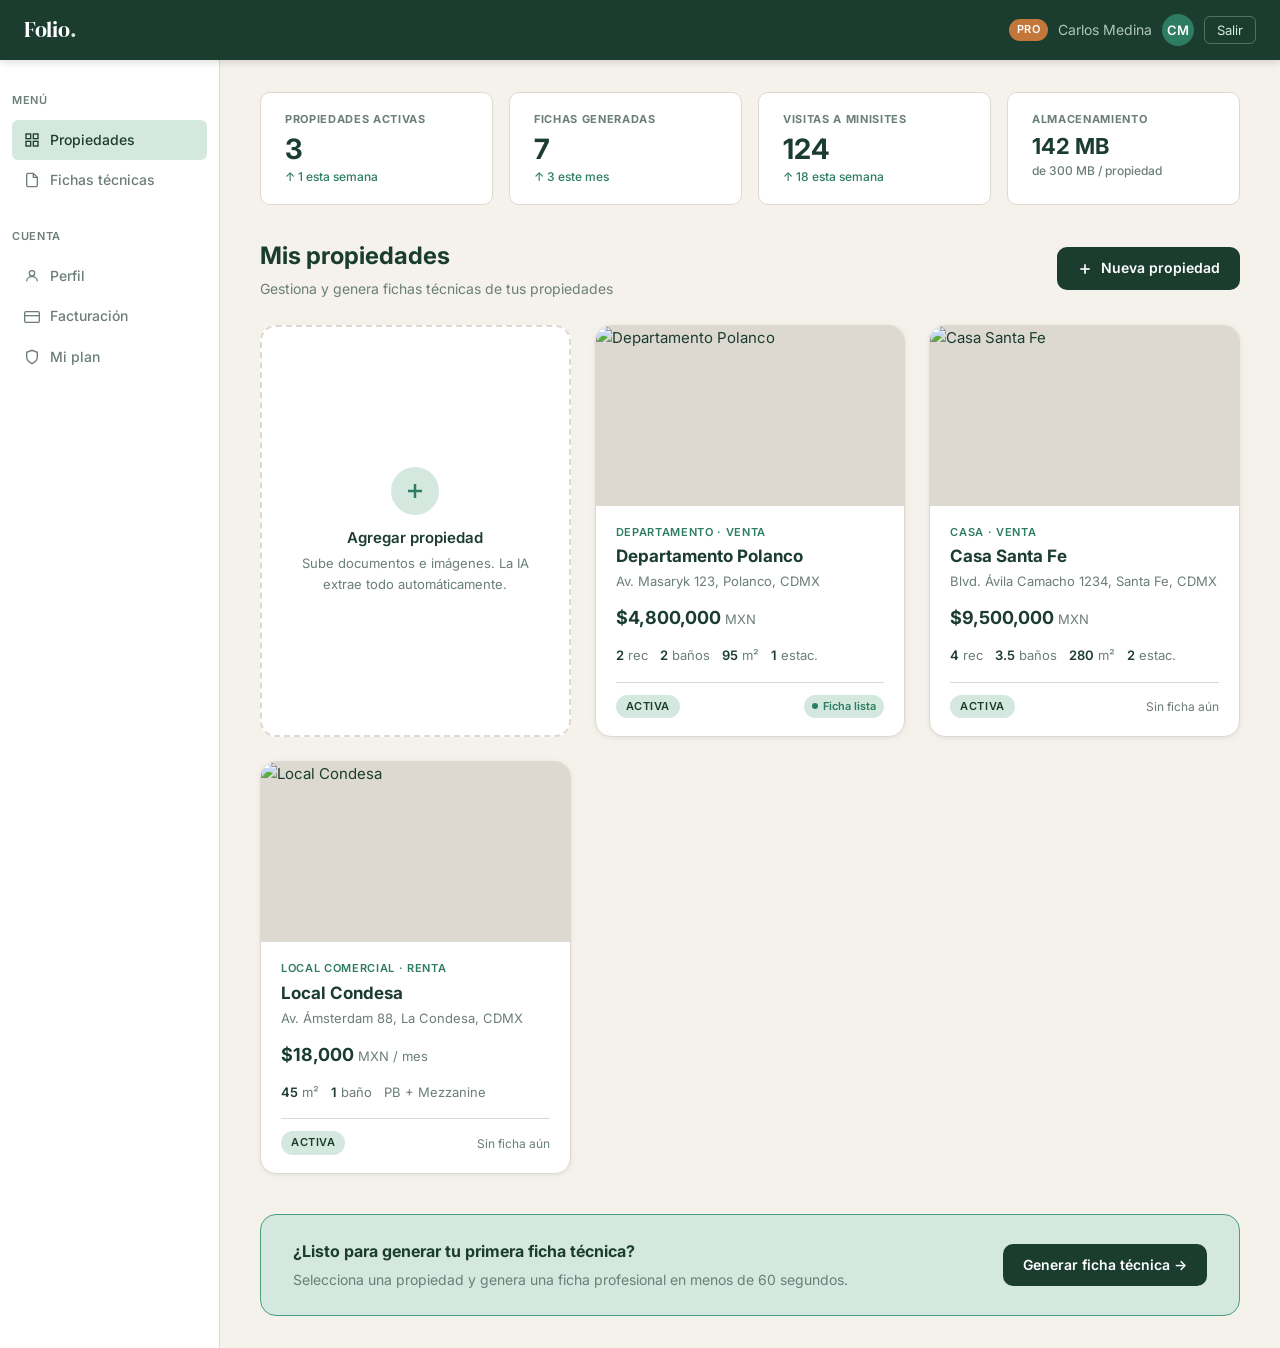
==== dashboard.html @ 9b584780 "v1.1 bad file tree" ====
<!DOCTYPE html>
<html lang="es">
<head>
  <meta charset="UTF-8">
  <meta name="viewport" content="width=device-width, initial-scale=1.0">
  <title>Dashboard — Folio</title>
  <link rel="stylesheet" href="assets/style.css">
  <style>
    .stats-bar {
      display: flex;
      gap: 16px;
      margin-bottom: 32px;
      flex-wrap: wrap;
    }
    .stat-card {
      background: var(--white);
      border: 1px solid var(--stone);
      border-radius: var(--radius);
      padding: 18px 24px;
      flex: 1;
      min-width: 150px;
    }
    .stat-label {
      font-size: 11px;
      font-weight: 700;
      text-transform: uppercase;
      letter-spacing: .06em;
      color: var(--slate);
      margin-bottom: 6px;
    }
    .stat-value {
      font-size: 28px;
      font-weight: 700;
      color: var(--primary-deep);
      line-height: 1;
      margin-bottom: 4px;
    }
    .stat-change { font-size: 12px; color: var(--primary-mid); font-weight: 500; }
    .property-grid { display: grid; grid-template-columns: repeat(3, 1fr); gap: 24px; }
    @media (max-width: 1100px) { .property-grid { grid-template-columns: repeat(2, 1fr); } }
    @media (max-width: 700px) { .property-grid { grid-template-columns: 1fr; } }
    .new-property-card {
      border: 2px dashed var(--stone);
      border-radius: var(--radius-lg);
      display: flex;
      flex-direction: column;
      align-items: center;
      justify-content: center;
      padding: 48px 24px;
      text-align: center;
      cursor: pointer;
      transition: var(--transition);
      background: var(--white);
      min-height: 280px;
      text-decoration: none;
    }
    .new-property-card:hover {
      border-color: var(--primary-mid);
      background: var(--primary-tint);
    }
    .new-property-card .plus-icon {
      width: 48px;
      height: 48px;
      background: var(--primary-tint);
      border-radius: 50%;
      display: flex;
      align-items: center;
      justify-content: center;
      margin-bottom: 14px;
      transition: var(--transition);
    }
    .new-property-card:hover .plus-icon { background: var(--primary-mid); }
    .new-property-card:hover .plus-icon svg { stroke: var(--white); }
    .new-property-card h3 { font-size: 15px; font-weight: 600; color: var(--primary-deep); margin-bottom: 6px; }
    .new-property-card p { font-size: 13px; color: var(--slate); }
    .property-img {
      width: 100%;
      height: 180px;
      object-fit: cover;
      display: block;
      background: var(--stone);
    }
    .ficha-indicator {
      display: inline-flex;
      align-items: center;
      gap: 5px;
      font-size: 11px;
      font-weight: 600;
      color: var(--primary-mid);
      background: var(--primary-tint);
      padding: 3px 8px;
      border-radius: 20px;
    }
    .ficha-dot { width: 6px; height: 6px; background: var(--primary-mid); border-radius: 50%; }
  </style>
</head>
<body>

  <!-- Navbar -->
  <nav class="navbar">
    <a href="dashboard.html" class="navbar-logo">Folio<span>.</span></a>
    <div class="navbar-spacer"></div>
    <div class="navbar-user">
      <span class="plan-badge">Pro</span>
      <span style="font-size:14px; color: rgba(212,232,223,.8);">Carlos Medina</span>
      <div class="navbar-avatar">CM</div>
      <button class="btn-logout" onclick="window.location.href='index.html'">Salir</button>
    </div>
  </nav>

  <!-- App Layout -->
  <div class="app-layout">

    <!-- Sidebar -->
    <aside class="sidebar">
      <div class="sidebar-label">Menú</div>
      <div class="sidebar-section">
        <a class="sidebar-item active" href="dashboard.html">
          <svg width="16" height="16" viewBox="0 0 24 24" fill="none" stroke="currentColor" stroke-width="2"><rect x="3" y="3" width="7" height="7"/><rect x="14" y="3" width="7" height="7"/><rect x="3" y="14" width="7" height="7"/><rect x="14" y="14" width="7" height="7"/></svg>
          Propiedades
        </a>
        <a class="sidebar-item" href="#">
          <svg width="16" height="16" viewBox="0 0 24 24" fill="none" stroke="currentColor" stroke-width="2"><path d="M14 2H6a2 2 0 00-2 2v16a2 2 0 002 2h12a2 2 0 002-2V8z"/><polyline points="14 2 14 8 20 8"/></svg>
          Fichas técnicas
        </a>
      </div>
      <div class="sidebar-label" style="margin-top:16px">Cuenta</div>
      <div class="sidebar-section">
        <a class="sidebar-item" href="#">
          <svg width="16" height="16" viewBox="0 0 24 24" fill="none" stroke="currentColor" stroke-width="2"><circle cx="12" cy="8" r="4"/><path d="M4 20c0-4 3.6-7 8-7s8 3 8 7"/></svg>
          Perfil
        </a>
        <a class="sidebar-item" href="#">
          <svg width="16" height="16" viewBox="0 0 24 24" fill="none" stroke="currentColor" stroke-width="2"><rect x="1" y="4" width="22" height="16" rx="2"/><line x1="1" y1="10" x2="23" y2="10"/></svg>
          Facturación
        </a>
        <a class="sidebar-item" href="planes.html">
          <svg width="16" height="16" viewBox="0 0 24 24" fill="none" stroke="currentColor" stroke-width="2"><path d="M12 22s8-4 8-10V5l-8-3-8 3v7c0 6 8 10 8 10z"/></svg>
          Mi plan
        </a>
      </div>
    </aside>

    <!-- Main Content -->
    <main class="main-content">

      <!-- Stats -->
      <div class="stats-bar">
        <div class="stat-card">
          <div class="stat-label">Propiedades activas</div>
          <div class="stat-value">3</div>
          <div class="stat-change">↑ 1 esta semana</div>
        </div>
        <div class="stat-card">
          <div class="stat-label">Fichas generadas</div>
          <div class="stat-value">7</div>
          <div class="stat-change">↑ 3 este mes</div>
        </div>
        <div class="stat-card">
          <div class="stat-label">Visitas a MiniSites</div>
          <div class="stat-value">124</div>
          <div class="stat-change">↑ 18 esta semana</div>
        </div>
        <div class="stat-card">
          <div class="stat-label">Almacenamiento</div>
          <div class="stat-value" style="font-size:22px">142 MB</div>
          <div class="stat-change" style="color:var(--slate)">de 300 MB / propiedad</div>
        </div>
      </div>

      <!-- Header -->
      <div class="section-header">
        <div>
          <div class="section-title">Mis propiedades</div>
          <div class="section-subtitle">Gestiona y genera fichas técnicas de tus propiedades</div>
        </div>
        <a href="nueva-propiedad.html" class="btn btn-primary">
          <svg width="16" height="16" viewBox="0 0 24 24" fill="none" stroke="currentColor" stroke-width="2.5"><line x1="12" y1="5" x2="12" y2="19"/><line x1="5" y1="12" x2="19" y2="12"/></svg>
          Nueva propiedad
        </a>
      </div>

      <!-- Property Grid -->
      <div class="property-grid">

        <!-- New property card -->
        <a href="nueva-propiedad.html" class="new-property-card">
          <div class="plus-icon">
            <svg width="24" height="24" viewBox="0 0 24 24" fill="none" stroke="var(--primary-mid)" stroke-width="2.5"><line x1="12" y1="5" x2="12" y2="19"/><line x1="5" y1="12" x2="19" y2="12"/></svg>
          </div>
          <h3>Agregar propiedad</h3>
          <p>Sube documentos e imágenes. La IA extrae todo automáticamente.</p>
        </a>

        <!-- Property 1 -->
        <div class="property-card" onclick="window.location.href='generar-ficha.html?prop=polanco'">
          <img class="property-img" src="https://images.unsplash.com/photo-1545324418-cc1a3fa10c00?w=600&h=360&fit=crop&auto=format" alt="Departamento Polanco" loading="lazy">
          <div class="property-card-body">
            <div class="property-card-type">Departamento · Venta</div>
            <div class="property-card-title">Departamento Polanco</div>
            <div class="property-card-address">Av. Masaryk 123, Polanco, CDMX</div>
            <div class="property-card-price">$4,800,000 <span>MXN</span></div>
            <div class="property-specs">
              <div class="spec-item"><strong>2</strong> rec</div>
              <div class="spec-item"><strong>2</strong> baños</div>
              <div class="spec-item"><strong>95</strong> m²</div>
              <div class="spec-item"><strong>1</strong> estac.</div>
            </div>
            <div class="property-card-footer">
              <span class="status-badge status-active">Activa</span>
              <span class="ficha-indicator">
                <span class="ficha-dot"></span>
                Ficha lista
              </span>
            </div>
          </div>
        </div>

        <!-- Property 2 -->
        <div class="property-card" onclick="window.location.href='generar-ficha.html?prop=santafe'">
          <img class="property-img" src="https://images.unsplash.com/photo-1580587771525-78b9dba3b914?w=600&h=360&fit=crop&auto=format" alt="Casa Santa Fe" loading="lazy">
          <div class="property-card-body">
            <div class="property-card-type">Casa · Venta</div>
            <div class="property-card-title">Casa Santa Fe</div>
            <div class="property-card-address">Blvd. Ávila Camacho 1234, Santa Fe, CDMX</div>
            <div class="property-card-price">$9,500,000 <span>MXN</span></div>
            <div class="property-specs">
              <div class="spec-item"><strong>4</strong> rec</div>
              <div class="spec-item"><strong>3.5</strong> baños</div>
              <div class="spec-item"><strong>280</strong> m²</div>
              <div class="spec-item"><strong>2</strong> estac.</div>
            </div>
            <div class="property-card-footer">
              <span class="status-badge status-active">Activa</span>
              <span style="font-size:12px;color:var(--slate)">Sin ficha aún</span>
            </div>
          </div>
        </div>

        <!-- Property 3 -->
        <div class="property-card" onclick="window.location.href='generar-ficha.html?prop=condesa'">
          <img class="property-img" src="https://images.unsplash.com/photo-1497366216548-37526070297c?w=600&h=360&fit=crop&auto=format" alt="Local Condesa" loading="lazy">
          <div class="property-card-body">
            <div class="property-card-type">Local comercial · Renta</div>
            <div class="property-card-title">Local Condesa</div>
            <div class="property-card-address">Av. Ámsterdam 88, La Condesa, CDMX</div>
            <div class="property-card-price">$18,000 <span>MXN / mes</span></div>
            <div class="property-specs">
              <div class="spec-item"><strong>45</strong> m²</div>
              <div class="spec-item"><strong>1</strong> baño</div>
              <div class="spec-item">PB + Mezzanine</div>
            </div>
            <div class="property-card-footer">
              <span class="status-badge status-active">Activa</span>
              <span style="font-size:12px;color:var(--slate)">Sin ficha aún</span>
            </div>
          </div>
        </div>

      </div>

      <!-- Bottom CTA -->
      <div style="margin-top:40px; padding:24px 32px; background:var(--primary-tint); border-radius:var(--radius-lg); border:1px solid var(--primary-light); display:flex; align-items:center; justify-content:space-between; gap:16px; flex-wrap:wrap;">
        <div>
          <div style="font-size:16px; font-weight:700; color:var(--primary-deep); margin-bottom:4px;">¿Listo para generar tu primera ficha técnica?</div>
          <div style="font-size:14px; color:var(--slate);">Selecciona una propiedad y genera una ficha profesional en menos de 60 segundos.</div>
        </div>
        <a href="generar-ficha.html" class="btn btn-primary">Generar ficha técnica →</a>
      </div>

    </main>
  </div>

</body>
</html>
---- assets/style.css ----
@import url('https://fonts.googleapis.com/css2?family=DM+Serif+Display:ital@0;1&family=Inter:wght@400;500;600;700&family=JetBrains+Mono:wght@400&display=swap');

:root {
  --primary-deep:  #1B3D2F;
  --primary-mid:   #2D7D62;
  --primary-light: #4A9E82;
  --primary-tint:  #D4E8DF;
  --accent-deep:   #C4773B;
  --accent-mid:    #E09558;
  --accent-tint:   #F5DEC8;
  --canvas:        #F5F2EC;
  --white:         #FFFFFF;
  --stone:         #DDD9D0;
  --slate:         #6B7E78;

  --radius-sm: 6px;
  --radius:    10px;
  --radius-lg: 16px;
  --shadow-sm: 0 1px 3px rgba(27,61,47,.06), 0 1px 8px rgba(27,61,47,.04);
  --shadow:    0 2px 8px rgba(27,61,47,.08), 0 8px 24px rgba(27,61,47,.06);
  --shadow-lg: 0 8px 32px rgba(27,61,47,.14);
  --transition: 180ms ease;
}

*, *::before, *::after { box-sizing: border-box; margin: 0; padding: 0; }

body {
  font-family: 'Inter', -apple-system, BlinkMacSystemFont, 'Segoe UI', sans-serif;
  background: var(--canvas);
  color: var(--primary-deep);
  font-size: 15px;
  line-height: 1.6;
  -webkit-font-smoothing: antialiased;
}

/* ─── TYPOGRAPHY ─────────────────────────────────────────── */
.display { font-family: 'DM Serif Display', Georgia, serif; }
.mono { font-family: 'JetBrains Mono', 'Courier New', monospace; font-size: .85em; }
h1, h2, h3 { line-height: 1.25; }

/* ─── NAVBAR ─────────────────────────────────────────────── */
.navbar {
  background: var(--primary-deep);
  height: 60px;
  display: flex;
  align-items: center;
  padding: 0 24px;
  gap: 16px;
  position: sticky;
  top: 0;
  z-index: 100;
  box-shadow: 0 2px 8px rgba(0,0,0,.15);
}
.navbar-logo {
  font-family: 'DM Serif Display', serif;
  font-size: 22px;
  color: var(--white);
  text-decoration: none;
  letter-spacing: -.3px;
}
.navbar-logo span { color: var(--primary-tint); }
.navbar-spacer { flex: 1; }
.navbar-user {
  display: flex;
  align-items: center;
  gap: 10px;
  color: var(--primary-tint);
  font-size: 14px;
}
.navbar-avatar {
  width: 32px;
  height: 32px;
  border-radius: 50%;
  background: var(--primary-mid);
  color: var(--white);
  display: flex;
  align-items: center;
  justify-content: center;
  font-size: 13px;
  font-weight: 600;
  flex-shrink: 0;
}
.plan-badge {
  background: var(--accent-deep);
  color: var(--white);
  font-size: 11px;
  font-weight: 600;
  padding: 2px 8px;
  border-radius: 20px;
  letter-spacing: .3px;
  text-transform: uppercase;
}
.btn-logout {
  background: none;
  border: 1px solid rgba(212,232,223,.3);
  color: var(--primary-tint);
  border-radius: var(--radius-sm);
  padding: 5px 12px;
  font-size: 13px;
  cursor: pointer;
  transition: var(--transition);
  font-family: inherit;
}
.btn-logout:hover { background: rgba(212,232,223,.1); }

/* ─── LAYOUT ─────────────────────────────────────────────── */
.app-layout {
  display: flex;
  min-height: calc(100vh - 60px);
}
.sidebar {
  width: 220px;
  background: var(--white);
  border-right: 1px solid var(--stone);
  padding: 24px 0;
  flex-shrink: 0;
}
.sidebar-section {
  padding: 4px 12px;
  margin-bottom: 4px;
}
.sidebar-label {
  font-size: 11px;
  font-weight: 600;
  letter-spacing: .06em;
  text-transform: uppercase;
  color: var(--slate);
  padding: 8px 12px 6px;
}
.sidebar-item {
  display: flex;
  align-items: center;
  gap: 10px;
  padding: 9px 12px;
  border-radius: var(--radius-sm);
  color: var(--slate);
  text-decoration: none;
  font-size: 14px;
  font-weight: 500;
  transition: var(--transition);
  cursor: pointer;
}
.sidebar-item:hover { background: var(--canvas); color: var(--primary-deep); }
.sidebar-item.active { background: var(--primary-tint); color: var(--primary-deep); }
.sidebar-item svg { flex-shrink: 0; }
.main-content {
  flex: 1;
  padding: 32px 40px;
  min-width: 0;
}

/* ─── BUTTONS ─────────────────────────────────────────────── */
.btn {
  display: inline-flex;
  align-items: center;
  gap: 8px;
  padding: 10px 20px;
  border-radius: var(--radius);
  font-family: 'Inter', sans-serif;
  font-size: 14px;
  font-weight: 600;
  cursor: pointer;
  border: none;
  text-decoration: none;
  transition: var(--transition);
  white-space: nowrap;
}
.btn-primary {
  background: var(--primary-deep);
  color: var(--white);
}
.btn-primary:hover { background: var(--primary-mid); }
.btn-secondary {
  background: var(--white);
  color: var(--primary-deep);
  border: 1.5px solid var(--stone);
}
.btn-secondary:hover { border-color: var(--primary-mid); color: var(--primary-mid); }
.btn-accent {
  background: var(--accent-deep);
  color: var(--white);
}
.btn-accent:hover { background: var(--accent-mid); }
.btn-lg { padding: 14px 28px; font-size: 16px; border-radius: var(--radius-lg); }
.btn-sm { padding: 6px 14px; font-size: 13px; }
.btn:disabled { opacity: .45; cursor: not-allowed; }

/* ─── CARDS ──────────────────────────────────────────────── */
.card {
  background: var(--white);
  border-radius: var(--radius-lg);
  border: 1px solid var(--stone);
  box-shadow: var(--shadow-sm);
  overflow: hidden;
}
.card-body { padding: 20px 24px; }

/* ─── PROPERTY CARD ─────────────────────────────────────── */
.property-card {
  background: var(--white);
  border-radius: var(--radius-lg);
  border: 1px solid var(--stone);
  box-shadow: var(--shadow-sm);
  overflow: hidden;
  transition: var(--transition);
  cursor: pointer;
}
.property-card:hover { box-shadow: var(--shadow); transform: translateY(-2px); }
.property-card-img {
  width: 100%;
  height: 180px;
  object-fit: cover;
  display: block;
  background: var(--stone);
}
.property-card-body { padding: 18px 20px; }
.property-card-type {
  font-size: 11px;
  font-weight: 600;
  text-transform: uppercase;
  letter-spacing: .06em;
  color: var(--primary-mid);
  margin-bottom: 4px;
}
.property-card-title {
  font-size: 17px;
  font-weight: 700;
  color: var(--primary-deep);
  margin-bottom: 4px;
  line-height: 1.3;
}
.property-card-address {
  font-size: 13px;
  color: var(--slate);
  margin-bottom: 12px;
}
.property-card-price {
  font-size: 18px;
  font-weight: 700;
  color: var(--primary-deep);
  margin-bottom: 12px;
}
.property-card-price span {
  font-size: 13px;
  font-weight: 400;
  color: var(--slate);
}
.property-specs {
  display: flex;
  gap: 12px;
  margin-bottom: 16px;
  flex-wrap: wrap;
}
.spec-item {
  display: flex;
  align-items: center;
  gap: 4px;
  font-size: 13px;
  color: var(--slate);
}
.spec-item strong { color: var(--primary-deep); font-weight: 600; }
.property-card-footer {
  display: flex;
  align-items: center;
  justify-content: space-between;
  padding-top: 12px;
  border-top: 1px solid var(--stone);
}
.status-badge {
  font-size: 11px;
  font-weight: 600;
  text-transform: uppercase;
  letter-spacing: .05em;
  padding: 3px 10px;
  border-radius: 20px;
}
.status-active { background: var(--primary-tint); color: var(--primary-deep); }
.status-sold { background: var(--accent-tint); color: var(--accent-deep); }

/* ─── GRID ───────────────────────────────────────────────── */
.grid-3 {
  display: grid;
  grid-template-columns: repeat(3, 1fr);
  gap: 24px;
}
@media (max-width: 1100px) { .grid-3 { grid-template-columns: repeat(2, 1fr); } }
@media (max-width: 700px) { .grid-3 { grid-template-columns: 1fr; } }

.grid-4 {
  display: grid;
  grid-template-columns: repeat(4, 1fr);
  gap: 20px;
}
@media (max-width: 1200px) { .grid-4 { grid-template-columns: repeat(2, 1fr); } }
@media (max-width: 600px) { .grid-4 { grid-template-columns: 1fr; } }

/* ─── FORMS ──────────────────────────────────────────────── */
.form-group { margin-bottom: 18px; }
.form-label {
  display: block;
  font-size: 13px;
  font-weight: 600;
  color: var(--primary-deep);
  margin-bottom: 6px;
}
.form-label span { color: var(--slate); font-weight: 400; }
.form-input, .form-select, .form-textarea {
  width: 100%;
  padding: 10px 14px;
  border: 1.5px solid var(--stone);
  border-radius: var(--radius);
  font-family: 'Inter', sans-serif;
  font-size: 14px;
  color: var(--primary-deep);
  background: var(--white);
  transition: var(--transition);
  outline: none;
}
.form-input:focus, .form-select:focus, .form-textarea:focus {
  border-color: var(--primary-mid);
  box-shadow: 0 0 0 3px rgba(45,125,98,.12);
}
.form-input::placeholder, .form-textarea::placeholder { color: var(--slate); opacity: .7; }
.form-textarea { resize: vertical; min-height: 100px; }
.form-row { display: grid; grid-template-columns: 1fr 1fr; gap: 16px; }
.form-hint { font-size: 12px; color: var(--slate); margin-top: 5px; }
.form-section-title {
  font-size: 13px;
  font-weight: 700;
  text-transform: uppercase;
  letter-spacing: .06em;
  color: var(--slate);
  margin: 24px 0 14px;
  padding-bottom: 8px;
  border-bottom: 1px solid var(--stone);
}

/* ─── STEP PROGRESS ─────────────────────────────────────── */
.step-progress {
  display: flex;
  align-items: center;
  gap: 0;
  margin-bottom: 36px;
}
.step-item {
  display: flex;
  align-items: center;
  gap: 10px;
  font-size: 14px;
  font-weight: 500;
  color: var(--slate);
}
.step-item.active { color: var(--primary-deep); }
.step-item.done { color: var(--primary-mid); }
.step-num {
  width: 28px;
  height: 28px;
  border-radius: 50%;
  border: 2px solid var(--stone);
  display: flex;
  align-items: center;
  justify-content: center;
  font-size: 13px;
  font-weight: 700;
  flex-shrink: 0;
  background: var(--white);
}
.step-item.active .step-num { border-color: var(--primary-deep); background: var(--primary-deep); color: var(--white); }
.step-item.done .step-num { border-color: var(--primary-mid); background: var(--primary-mid); color: var(--white); }
.step-connector {
  flex: 1;
  height: 2px;
  background: var(--stone);
  margin: 0 8px;
  max-width: 80px;
}

/* ─── DROPZONE ───────────────────────────────────────────── */
.dropzone {
  border: 2px dashed var(--stone);
  border-radius: var(--radius-lg);
  padding: 48px 24px;
  text-align: center;
  cursor: pointer;
  transition: var(--transition);
  background: var(--white);
}
.dropzone:hover, .dropzone.drag-over {
  border-color: var(--primary-mid);
  background: var(--primary-tint);
}
.dropzone-icon {
  width: 48px;
  height: 48px;
  background: var(--primary-tint);
  border-radius: var(--radius);
  display: flex;
  align-items: center;
  justify-content: center;
  margin: 0 auto 16px;
}
.dropzone-title {
  font-size: 16px;
  font-weight: 600;
  color: var(--primary-deep);
  margin-bottom: 6px;
}
.dropzone-subtitle { font-size: 13px; color: var(--slate); margin-bottom: 20px; }
.dropzone-accepted {
  display: none;
  background: var(--primary-tint);
  border-color: var(--primary-mid);
}
.file-chip {
  display: inline-flex;
  align-items: center;
  gap: 8px;
  background: var(--white);
  border: 1px solid var(--primary-light);
  color: var(--primary-deep);
  padding: 6px 12px;
  border-radius: 20px;
  font-size: 13px;
  margin: 4px;
}
.file-chip .remove { cursor: pointer; color: var(--slate); font-size: 16px; line-height: 1; }

/* ─── PROCESSING / LOADING ──────────────────────────────── */
.processing-overlay {
  display: none;
  position: fixed;
  inset: 0;
  background: rgba(27,61,47,.5);
  backdrop-filter: blur(4px);
  z-index: 1000;
  align-items: center;
  justify-content: center;
}
.processing-overlay.active { display: flex; }
.processing-card {
  background: var(--white);
  border-radius: var(--radius-lg);
  padding: 40px 48px;
  text-align: center;
  max-width: 380px;
  width: 90%;
  box-shadow: var(--shadow-lg);
}
.spinner {
  width: 52px;
  height: 52px;
  border: 3px solid var(--primary-tint);
  border-top-color: var(--primary-mid);
  border-radius: 50%;
  animation: spin 900ms linear infinite;
  margin: 0 auto 20px;
}
@keyframes spin { to { transform: rotate(360deg); } }
.processing-title {
  font-family: 'DM Serif Display', serif;
  font-size: 20px;
  color: var(--primary-deep);
  margin-bottom: 8px;
}
.processing-sub { font-size: 14px; color: var(--slate); }
.progress-bar-outer {
  width: 100%;
  height: 6px;
  background: var(--stone);
  border-radius: 3px;
  margin-top: 20px;
  overflow: hidden;
}
.progress-bar-inner {
  height: 100%;
  background: var(--primary-mid);
  border-radius: 3px;
  width: 0%;
  transition: width 100ms linear;
}

/* ─── PLAN CARDS ────────────────────────────────────────── */
.plan-card {
  background: var(--white);
  border: 1.5px solid var(--stone);
  border-radius: var(--radius-lg);
  padding: 28px 24px;
  position: relative;
  transition: var(--transition);
}
.plan-card:hover { border-color: var(--primary-light); box-shadow: var(--shadow); }
.plan-card.featured {
  border-color: var(--primary-mid);
  box-shadow: 0 4px 20px rgba(45,125,98,.15);
}
.plan-popular {
  position: absolute;
  top: -12px;
  left: 50%;
  transform: translateX(-50%);
  background: var(--primary-mid);
  color: var(--white);
  font-size: 11px;
  font-weight: 700;
  text-transform: uppercase;
  letter-spacing: .06em;
  padding: 4px 14px;
  border-radius: 20px;
  white-space: nowrap;
}
.plan-name {
  font-family: 'DM Serif Display', serif;
  font-size: 20px;
  margin-bottom: 6px;
  color: var(--primary-deep);
}
.plan-price {
  font-size: 32px;
  font-weight: 700;
  color: var(--primary-deep);
  margin-bottom: 4px;
}
.plan-price span { font-size: 14px; font-weight: 400; color: var(--slate); }
.plan-desc { font-size: 13px; color: var(--slate); margin-bottom: 20px; padding-bottom: 20px; border-bottom: 1px solid var(--stone); }
.plan-features { list-style: none; margin-bottom: 24px; }
.plan-features li {
  display: flex;
  align-items: flex-start;
  gap: 8px;
  font-size: 13px;
  color: var(--primary-deep);
  padding: 5px 0;
}
.plan-features li::before {
  content: '✓';
  color: var(--primary-mid);
  font-weight: 700;
  flex-shrink: 0;
  margin-top: 1px;
}

/* ─── ALERTS / BANNERS ──────────────────────────────────── */
.alert {
  display: flex;
  gap: 12px;
  padding: 14px 18px;
  border-radius: var(--radius);
  font-size: 14px;
  margin-bottom: 20px;
}
.alert-info { background: var(--primary-tint); color: var(--primary-deep); border: 1px solid var(--primary-light); }
.alert-warning { background: var(--accent-tint); color: var(--accent-deep); border: 1px solid var(--accent-mid); }

/* ─── SECTION HEADER ────────────────────────────────────── */
.section-header {
  display: flex;
  align-items: center;
  justify-content: space-between;
  margin-bottom: 24px;
  flex-wrap: wrap;
  gap: 12px;
}
.section-title { font-size: 24px; font-weight: 700; color: var(--primary-deep); }
.section-subtitle { font-size: 14px; color: var(--slate); margin-top: 3px; }

/* ─── DATA TABLE ─────────────────────────────────────────── */
.data-table { width: 100%; border-collapse: collapse; }
.data-table th {
  text-align: left;
  font-size: 11px;
  font-weight: 700;
  text-transform: uppercase;
  letter-spacing: .06em;
  color: var(--slate);
  padding: 10px 16px;
  border-bottom: 2px solid var(--stone);
}
.data-table td {
  padding: 14px 16px;
  border-bottom: 1px solid var(--stone);
  font-size: 14px;
  color: var(--primary-deep);
}
.data-table tr:last-child td { border-bottom: none; }
.data-table tr:hover td { background: var(--canvas); }

/* ─── DIVIDER ────────────────────────────────────────────── */
.divider { height: 1px; background: var(--stone); margin: 24px 0; }

/* ─── EMPTY STATE ───────────────────────────────────────── */
.empty-state {
  text-align: center;
  padding: 64px 32px;
}
.empty-state-icon {
  width: 72px;
  height: 72px;
  background: var(--primary-tint);
  border-radius: 50%;
  display: flex;
  align-items: center;
  justify-content: center;
  margin: 0 auto 20px;
}

/* ─── UTILITIES ──────────────────────────────────────────── */
.text-slate { color: var(--slate); }
.text-sm { font-size: 13px; }
.text-xs { font-size: 11px; }
.fw-600 { font-weight: 600; }
.mt-8  { margin-top: 8px; }
.mt-16 { margin-top: 16px; }
.mt-24 { margin-top: 24px; }
.mt-32 { margin-top: 32px; }
.mb-8  { margin-bottom: 8px; }
.mb-16 { margin-bottom: 16px; }
.mb-24 { margin-bottom: 24px; }
.d-flex { display: flex; }
.align-center { align-items: center; }
.gap-8  { gap: 8px; }
.gap-12 { gap: 12px; }
.gap-16 { gap: 16px; }

/* ─── PAGE WRAPPER (for non-dashboard pages) ────────────── */
.page-center {
  min-height: 100vh;
  display: flex;
  align-items: center;
  justify-content: center;
  padding: 24px;
}
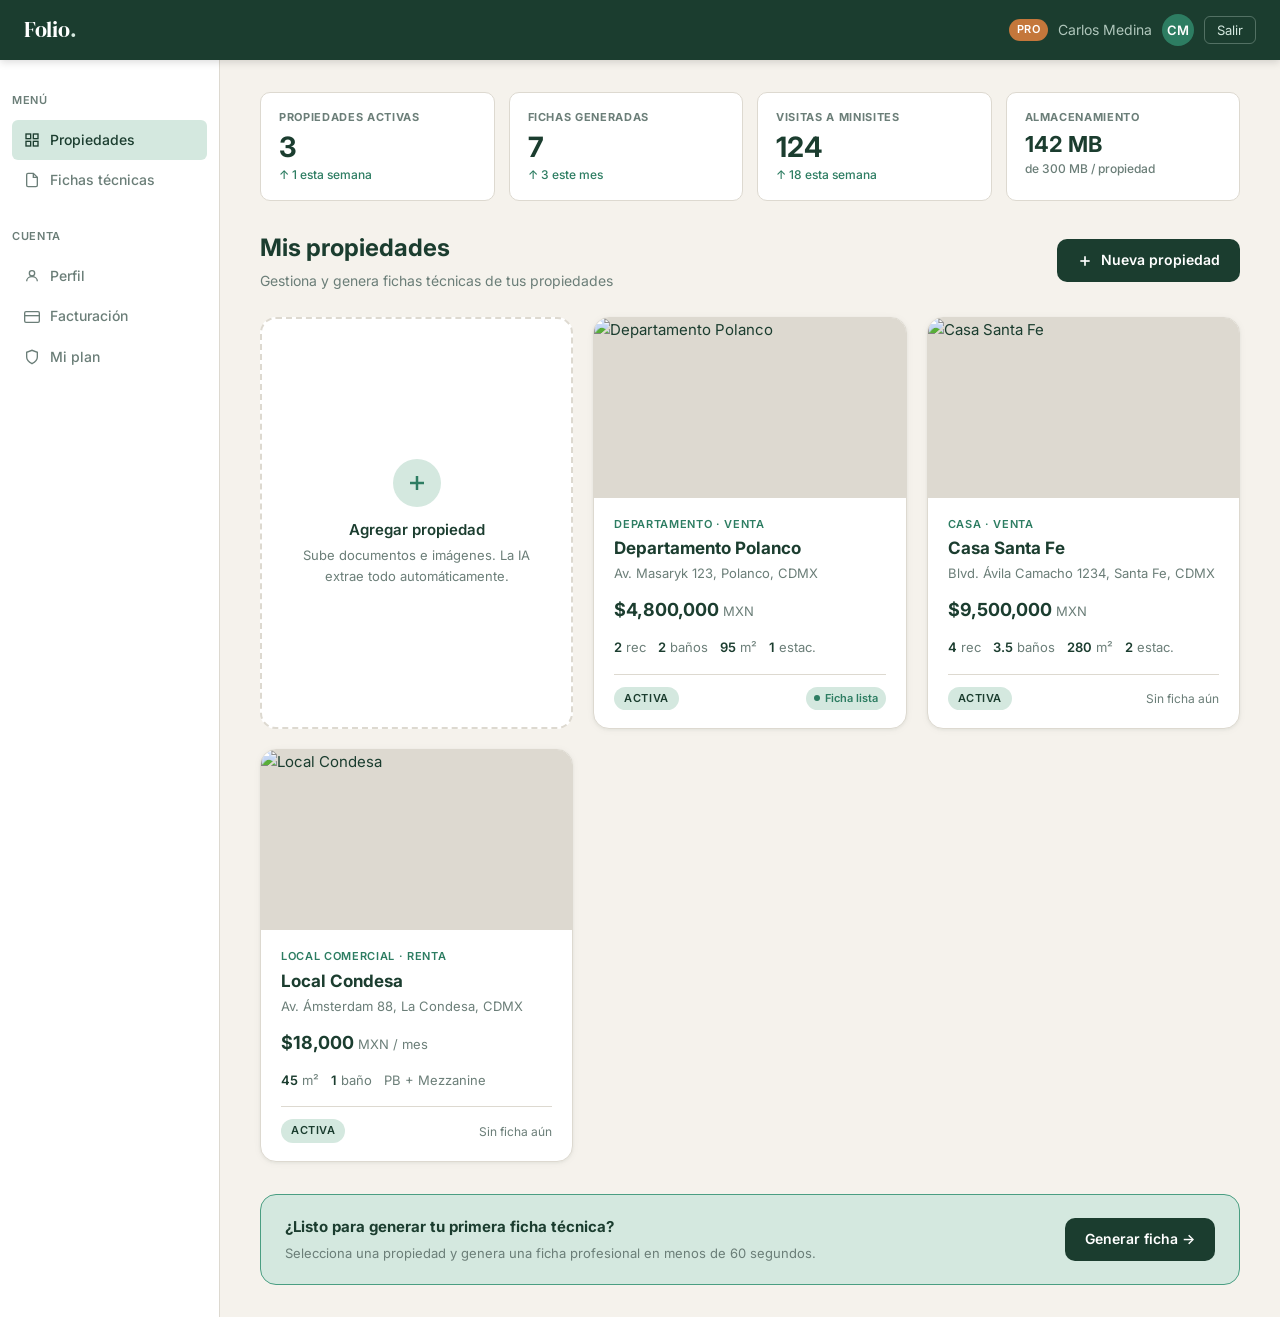
==== commit 7a97bb32: "soporte celular se agrego visibilidad para celulares" ====
--- a/dashboard.html
+++ b/dashboard.html
@@ -7,18 +7,17 @@
   <link rel="stylesheet" href="assets/style.css">
   <style>
     .stats-bar {
-      display: flex;
-      gap: 16px;
-      margin-bottom: 32px;
-      flex-wrap: wrap;
-    }
+      display: grid;
+      grid-template-columns: repeat(4, 1fr);
+      gap: 14px;
+      margin-bottom: 28px;
+    }
+    @media (max-width: 768px) { .stats-bar { grid-template-columns: 1fr 1fr; gap: 10px; margin-bottom: 20px; } }
     .stat-card {
       background: var(--white);
       border: 1px solid var(--stone);
       border-radius: var(--radius);
-      padding: 18px 24px;
-      flex: 1;
-      min-width: 150px;
+      padding: 16px 18px;
     }
     .stat-label {
       font-size: 11px;
@@ -36,9 +35,9 @@
       margin-bottom: 4px;
     }
     .stat-change { font-size: 12px; color: var(--primary-mid); font-weight: 500; }
-    .property-grid { display: grid; grid-template-columns: repeat(3, 1fr); gap: 24px; }
+    .property-grid { display: grid; grid-template-columns: repeat(3, 1fr); gap: 20px; }
     @media (max-width: 1100px) { .property-grid { grid-template-columns: repeat(2, 1fr); } }
-    @media (max-width: 700px) { .property-grid { grid-template-columns: 1fr; } }
+    @media (max-width: 640px) { .property-grid { grid-template-columns: 1fr; gap: 14px; } }
     .new-property-card {
       border: 2px dashed var(--stone);
       border-radius: var(--radius-lg);
@@ -260,16 +259,17 @@
       </div>
 
       <!-- Bottom CTA -->
-      <div style="margin-top:40px; padding:24px 32px; background:var(--primary-tint); border-radius:var(--radius-lg); border:1px solid var(--primary-light); display:flex; align-items:center; justify-content:space-between; gap:16px; flex-wrap:wrap;">
+      <div style="margin-top:32px; padding:20px 24px; background:var(--primary-tint); border-radius:var(--radius-lg); border:1px solid var(--primary-light); display:flex; align-items:center; justify-content:space-between; gap:14px; flex-wrap:wrap;">
         <div>
-          <div style="font-size:16px; font-weight:700; color:var(--primary-deep); margin-bottom:4px;">¿Listo para generar tu primera ficha técnica?</div>
-          <div style="font-size:14px; color:var(--slate);">Selecciona una propiedad y genera una ficha profesional en menos de 60 segundos.</div>
-        </div>
-        <a href="generar-ficha.html" class="btn btn-primary">Generar ficha técnica →</a>
+          <div style="font-size:15px; font-weight:700; color:var(--primary-deep); margin-bottom:4px;">¿Listo para generar tu primera ficha técnica?</div>
+          <div style="font-size:13px; color:var(--slate);">Selecciona una propiedad y genera una ficha profesional en menos de 60 segundos.</div>
+        </div>
+        <a href="generar-ficha.html" class="btn btn-primary" style="flex-shrink:0;">Generar ficha →</a>
       </div>
 
     </main>
   </div>
 
+  <script src="assets/demo.js"></script>
 </body>
 </html>
--- a/assets/style.css
+++ b/assets/style.css
@@ -629,3 +629,136 @@
   justify-content: center;
   padding: 24px;
 }
+
+/* ═══════════════════════════════════════════════════════════
+   MOBILE — RESPONSIVE STYLES (< 768px)
+═══════════════════════════════════════════════════════════ */
+
+/* ─── Hamburger button (hidden on desktop) ─────────────── */
+.hamburger-btn {
+  display: none;
+  background: none;
+  border: none;
+  cursor: pointer;
+  padding: 6px;
+  color: var(--primary-tint);
+  flex-shrink: 0;
+}
+
+/* ─── Sidebar overlay backdrop ─────────────────────────── */
+.sidebar-backdrop {
+  display: none;
+  position: fixed;
+  inset: 0;
+  background: rgba(0,0,0,.4);
+  z-index: 199;
+}
+.sidebar-backdrop.open { display: block; }
+
+/* ─── Layout classes for inline grids (used in HTML) ───── */
+.two-col-grid {
+  display: grid;
+  grid-template-columns: 1fr 360px;
+  gap: 24px;
+  align-items: start;
+}
+.form-grid-2 {
+  display: grid;
+  grid-template-columns: 1fr 1fr;
+  gap: 16px;
+}
+.form-grid-4 {
+  display: grid;
+  grid-template-columns: repeat(4, 1fr);
+  gap: 16px;
+}
+.stats-bar-grid {
+  display: flex;
+  gap: 16px;
+  margin-bottom: 32px;
+  flex-wrap: wrap;
+}
+.stats-bar-grid .stat-card { flex: 1; min-width: 140px; }
+
+@media (max-width: 768px) {
+
+  /* ── Navbar ── */
+  .navbar { padding: 0 16px; gap: 10px; }
+  .navbar-logo { font-size: 19px; }
+  .hamburger-btn { display: flex; }
+  /* Hide username text, keep avatar + plan badge + logout */
+  .navbar-user > span:not(.plan-badge) { display: none; }
+  .navbar-user { gap: 8px; }
+  .btn-logout { padding: 5px 10px; font-size: 12px; }
+  .plan-badge { font-size: 10px; padding: 2px 7px; }
+
+  /* ── Sidebar: hidden by default, slides in as drawer ── */
+  .sidebar {
+    position: fixed;
+    left: -260px;
+    top: 60px;
+    height: calc(100vh - 60px);
+    width: 240px;
+    z-index: 200;
+    transition: left 220ms ease;
+    box-shadow: var(--shadow-lg);
+    overflow-y: auto;
+  }
+  .sidebar.open { left: 0; }
+
+  /* ── App layout: full width without sidebar space ── */
+  .app-layout { display: block; }
+  .main-content { padding: 20px 16px; }
+
+  /* ── Section header ── */
+  .section-header { flex-direction: column; align-items: flex-start; gap: 10px; }
+  .section-title { font-size: 20px; }
+
+  /* ── Stats bar: 2×2 grid ── */
+  .stats-bar-grid {
+    display: grid;
+    grid-template-columns: 1fr 1fr;
+    gap: 10px;
+    margin-bottom: 20px;
+  }
+  .stats-bar-grid .stat-card { min-width: unset; }
+
+  /* ── Buttons: allow wrapping ── */
+  .btn-lg { padding: 12px 20px; font-size: 15px; }
+
+  /* ── Card body padding ── */
+  .card-body { padding: 16px; }
+
+  /* ── Step progress: smaller text ── */
+  .step-progress { gap: 0; margin-bottom: 24px; }
+  .step-item { gap: 5px; font-size: 12px; }
+  .step-connector { max-width: 32px; }
+  .step-num { width: 24px; height: 24px; font-size: 11px; }
+
+  /* ── Form rows collapse to 1 column ── */
+  .form-row { grid-template-columns: 1fr; }
+  .form-grid-2 { grid-template-columns: 1fr; }
+  .form-grid-4 { grid-template-columns: 1fr 1fr; }
+
+  /* ── Two-col layout (generar-ficha) → stacked ── */
+  .two-col-grid { grid-template-columns: 1fr; }
+
+  /* ── Dropzone ── */
+  .dropzone { padding: 32px 16px; }
+
+  /* ── Processing overlay card ── */
+  .processing-card { padding: 28px 20px; }
+
+  /* ── Property card specs ── */
+  .property-specs { gap: 8px; }
+
+  /* ── Alert ── */
+  .alert { padding: 12px 14px; font-size: 13px; }
+}
+
+/* Extra small (< 420px) */
+@media (max-width: 420px) {
+  .step-item span { display: none; } /* show only number circles */
+  .step-connector { max-width: 20px; }
+  .navbar-user .btn-logout { display: none; } /* avatar acts as exit on tiny screens */
+}
